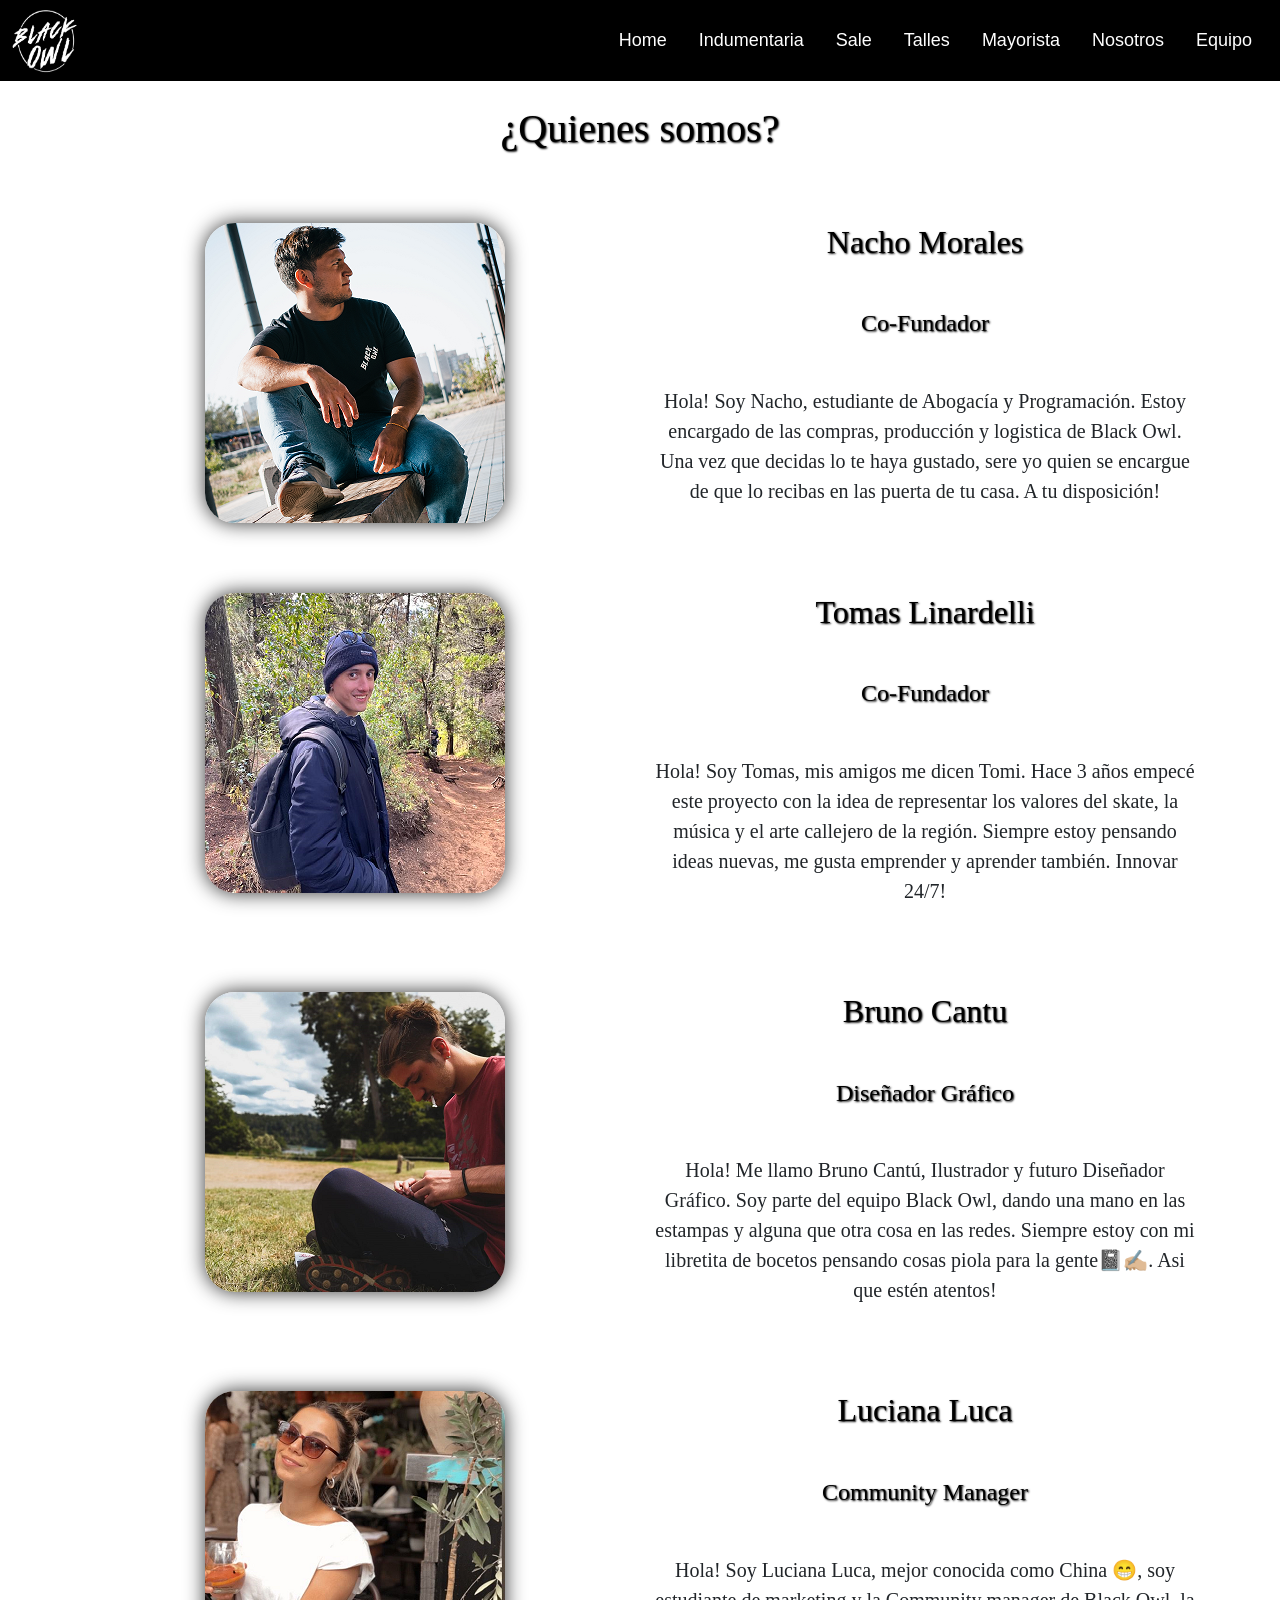
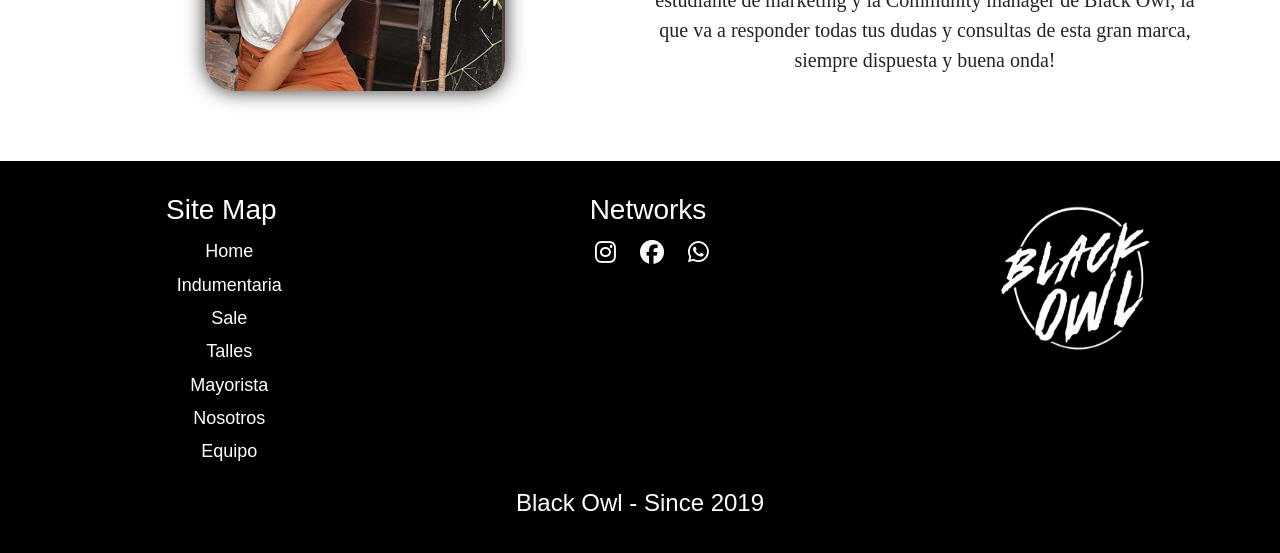
==== pages/equipo.html @ 05ccbfb2 "scss" ====
<!DOCTYPE html>
<html lang="en">

<head>
    <meta charset="UTF-8">
    <meta http-equiv="X-UA-Compatible" content="IE=edge">
    <meta name="viewport" content="width=device-width, initial-scale=1.0">
    <!-- LINK BOOTSTRAP -->
    <link href="https://cdn.jsdelivr.net/npm/bootstrap@5.1.3/dist/css/bootstrap.min.css" rel="stylesheet"
        integrity="sha384-1BmE4kWBq78iYhFldvKuhfTAU6auU8tT94WrHftjDbrCEXSU1oBoqyl2QvZ6jIW3" crossorigin="anonymous">
    <!-- ICONOS -->
    <link rel="stylesheet" href="https://cdnjs.cloudflare.com/ajax/libs/font-awesome/6.1.1/css/all.min.css"
        integrity="sha512-KfkfwYDsLkIlwQp6LFnl8zNdLGxu9YAA1QvwINks4PhcElQSvqcyVLLD9aMhXd13uQjoXtEKNosOWaZqXgel0g=="
        crossorigin="anonymous" referrerpolicy="no-referrer" />
    <!-- LINK CSS -->
    <link rel="stylesheet" href="../css/main.css">
    <link href="https://unpkg.com/aos@2.3.1/dist/aos.css" rel="stylesheet">
    <title>Equipo - Black Owl</title>
</head>

<body>

    <!-- NAVBAR -->
    <nav id="nav1" class="navbar navbar-expand-lg navbar-dark">
        <div class="container-fluid">
            <div class="logo1">
                <a class="navbar-brand" href="../index.html"><img class="logo" src="../multimedia/Logo.png"
                        alt="logo"></a>
            </div>

            <button class="navbar-toggler" type="button" data-bs-toggle="collapse" data-bs-target="#navbarNav"
                aria-controls="navbarNav" aria-expanded="false" aria-label="Toggle navigation">
                <span class="navbar-toggler-icon"></span>
            </button>

            <div class="collapse navbar-collapse justify-content-end" id="navbarNav">

                <ul class="navbar-nav text-center">

                    <li class="nav-item">
                        <a id="trans" class="nav-link" href="../index.html">Home</a>
                    </li>

                    <li class="nav-item">
                        <a id="trans" class="nav-link" href="indumentaria.html">Indumentaria</a>
                    </li>

                    <li class="nav-item">
                        <a id="trans" class="nav-link" href="sale.html">Sale</a>
                    </li>

                    <li class="nav-item">
                        <a id="trans" class="nav-link" href="talles.html">Talles</a>
                    </li>

                    <li class="nav-item">
                        <a id="trans" class="nav-link" href="mayorista.html">Mayorista</a>
                    </li>

                    <li class="nav-item">
                        <a id="trans" class="nav-link" href="nosotros.html">Nosotros</a>
                    </li>

                    <li class="nav-item">
                        <a id="trans" class="nav-link" href="equipo.html">Equipo</a>
                    </li>
                </ul>
            </div>
        </div>
    </nav>
    <!-- FIN NAVBAR -->

    <!-- ENCABEZADO  -->

    <section id="header" class="jumbotron text-center">
        <h2 class="display-6">¿Quienes somos?</h2>
    </section>

    <!-- FIN ENCABEZADO -->

    <!--EQUIPO-->

    <!-- NACHO-->
    <section id="equipo" class="container">
        <!-- Fila -->
        <div class="row">
            <!-- Col-6 -->
            <!--Nacho-->
            <div class="col-sm-12 col-md-8 col-lg-6">
                <div class="team">
                    <img src="../multimedia/Nacho.png" class="d-block" alt="Nacho" data-aos="fade-up">
                </div>
            </div>
            <!-- Col-6 -->
            <div class="col-sm-12 col-md-4 col-lg-6">
                <h2 id="use" class="mb-md-5 text-center text-md-left">Nacho Morales</h2>
                <h4 id="use" class="mb-md-5 text-center">Co-Fundador</h4>
                <p class="text-center text-md-left texto"> Hola! Soy Nacho, estudiante de Abogacía y Programación. Estoy encargado de las compras, producción y logistica de Black Owl. Una vez que decidas lo te haya gustado, sere yo quien se encargue de que lo recibas en las puerta de tu casa. A tu disposición!
                </p>
            </div>
        </div>
    </section>

    <!--TOMAS-->
    <section id="equipo" class="container">
        <!-- Fila -->
        <div class="row">
            <!-- Col-6 -->
            <!--Nacho-->
            <div class="col-sm-12 col-md-8 col-lg-6">
                <div class="team">
                    <img src="../multimedia/Tomi.png" class="d-block" alt="Tomas" data-aos="fade-up">
                </div>
            </div>
            <!-- Col-6 -->
            <div class="col-sm-12 col-md-4 col-lg-6">
                <h2 id="use" class="mb-md-5 text-center text-md-left">Tomas Linardelli</h2>
                <h4 id="use" class="mb-md-5 text-center">Co-Fundador</h4>
                <p class="text-center text-md-left texto"> Hola! Soy Tomas, mis amigos me dicen Tomi. Hace 3 años empecé este proyecto con la idea de representar los valores del skate, la música y el arte callejero de la región. Siempre estoy pensando ideas nuevas, me gusta emprender y aprender también. Innovar 24/7!
                </p>
            </div>
        </div>
    </section>

    <!-- BRUNO-->
    <section id="equipo" class="container">
        <!-- Fila -->
        <div class="row">
            <!-- Col-6 -->
            <!--Nacho-->
            <div class="col-sm-12 col-md-8 col-lg-6">
                <div class="team">
                    <img src="../multimedia/Bruno.png" class="d-block" alt="Bruno" data-aos="fade-up">
                </div>
            </div>
            <!-- Col-6 -->
            <div class="col-sm-12 col-md-4 col-lg-6">
                <h2 id="use" class="mb-md-5 text-center text-md-left">Bruno Cantu</h2>
                <h4 id="use" class="mb-md-5 text-center">Diseñador Gráfico</h4>
                <p class="text-center text-md-left texto"> Hola! Me llamo Bruno Cantú, Ilustrador y futuro Diseñador Gráfico. Soy parte del equipo Black Owl, dando una mano en las estampas y alguna que otra cosa en las redes. Siempre estoy con mi libretita de bocetos pensando cosas piola para la gente📓✍🏼. Asi que estén atentos!
                </p>
            </div>
        </div>
    </section>

    <!-- CHINA-->
    <section id="equipo" class="container">
        <!-- Fila -->
        <div class="row">
            <!-- Col-6 -->
            <!--Nacho-->
            <div class="col-sm-12 col-md-8 col-lg-6">
                <div class="team">
                    <img src="../multimedia/China.png" class="d-block" alt="China" data-aos="fade-up" >
                </div>
            </div>
            <!-- Col-6 -->
            <div class="col-sm-12 col-md-4 col-lg-6">
                <h2 id="use" class="mb-md-5 text-center text-md-left">Luciana Luca</h2>
                <h4 id="use" class="mb-md-5 text-center">Community Manager</h4>
                <p class="text-center text-md-left texto"> Hola! Soy Luciana Luca, mejor conocida como China 😁, soy estudiante de marketing y la Community manager de Black Owl,  la que va a responder todas tus dudas y consultas de esta gran marca, siempre dispuesta y buena onda!
                </p>
            </div>
        </div>
    </section>

    <!--FIN EQUIPO-->

    <!-- FOOTER -->

    <footer class="container-fluid bg-black">

        <div class="row justify-content-center">
            <div class="col">
                <h3 class="footer-title">Site Map</h3>
                <ul>
                    <li>
                        <a id="trans_1" href="../index.html">Home</a>
                    </li>
                    <li>
                        <a id="trans_1" href="indumentaria.html">Indumentaria</a>
                    </li>
                    <li>
                        <a id="trans_1" href="sale.html">Sale</a>
                    </li>
                    <li>
                        <a id="trans_1" href="talles.html">Talles</a>
                    </li>
                    <li>
                        <a id="trans_1" href="mayorista.html">Mayorista</a>
                    </li>

                    <li>
                        <a id="trans_1" href="nosotros.html">Nosotros</a>
                    </li>

                    <li>
                        <a id="trans_1" href="equipo.html">Equipo</a>
                    </li>
                </ul>
            </div>

            <div class="col-12 col-md-4">
                <h3 class="footer-title">Networks</h3>
                <div class="redes-sociales">
                    <a id="trans_2" class="redes-soc" href="https://www.instagram.com/blackowl.mza/" target="_blank">
                        <i class="fa-brands fa-instagram"></i>
                    </a>
                    <a id="trans_2" class="redes-soc" href="https://www.facebook.com/profile.php?id=100000700063772"
                        target="_blank">
                        <i class="fa-brands fa-facebook"></i>
                    </a>
                    <a id="trans_2" class="redes-soc" href="https://wa.link/hh39sy" target="_blank">
                        <i class="fa-brands fa-whatsapp"></i>
                    </a>
                </div>
            </div>

            <div class="col d-flex aling-items-center justify-content-center">
                <h3 class="footer-title"></h3>
                <a href="../index.html">
                    <img class="footer-logo" src="../multimedia/Logo.png" alt="logo black owl">
                </a>
            </div>

            <div class="row container-fluid">
                <div class="container-fluid">
                    <p id="pie" class="text-center ">Black Owl - Since 2019</p>
                </div>
            </div>
        </div>
    </footer>

    <!-- FIN FOOTER -->
    <!-- LINK JAVASCRIPT + POPPER -->
    <script src="https://cdn.jsdelivr.net/npm/bootstrap@5.1.3/dist/js/bootstrap.bundle.min.js"
        integrity="sha384-ka7Sk0Gln4gmtz2MlQnikT1wXgYsOg+OMhuP+IlRH9sENBO0LRn5q+8nbTov4+1p" crossorigin="anonymous">
    </script>
    <script src="https://unpkg.com/aos@2.3.1/dist/aos.js"></script>
    <script>
        AOS.init();
    </script>
</body>

</html>
---- css/main.css ----
* {
  margin: 0;
  padding: 0;
  text-decoration: none;
  list-style: none;
  box-sizing: border-box; }

body {
  font-family: Arial, Helvetica, sans-serif;
  height: 100vh;
  justify-content: center;
  align-items: center; }
  body #header h2 {
    color: #000000;
    font-family: 'Times New Roman', Times, serif;
    text-shadow: 1px 1px 2px #000000;
    margin: 1.5rem; }
  body .carru {
    margin-bottom: 30px; }
    @media (min-width: 1200px) {
      body .carru img {
        height: 400px; } }

nav {
  background-color: #000000; }
  nav .logo {
    width: 65px;
    height: 65px; }
  nav #trans {
    display: block;
    padding: 0.5rem 1rem;
    font-size: 18px;
    color: white; }
    nav #trans:hover {
      transition: 0.75s;
      color: #333;
      font-size: 20px; }

.card {
  margin: auto;
  margin-top: 1rem;
  width: 300px;
  height: 550px; }
  .card .img-container {
    position: relative;
    width: 300px;
    height: 500px; }
    .card .img-container:hover img {
      opacity: 0.2; }
    .card .img-container:hover .overlay {
      opacity: 1; }
    .card .img-container .image {
      transition: .5s ease;
      backface-visibility: hidden; }
    .card .img-container .overlay {
      transition: .5 ease;
      opacity: 0;
      position: absolute;
      top: 50%;
      left: 50%;
      transform: translate(-50%, -50%); }
  .card h6 {
    font-style: italic;
    font-size: 1.2em; }
  .card #precio1 {
    font-size: 1em;
    text-decoration: line-through;
    font-style: normal; }
  .card #precio2 {
    font-size: 1.2em;
    font-weight: bold;
    font-style: italic; }

.pags {
  display: flex;
  justify-content: center; }
  .pags .btn {
    margin: 17px; }

#equipo {
  margin: 70px;
  width: 100%; }
  #equipo .team {
    display: flex;
    justify-content: center;
    align-items: center; }
    #equipo .team img {
      border-radius: 10%;
      box-shadow: 0 0 20px #333; }
      #equipo .team img:hover {
        filter: saturate(180%); }
  #equipo #use {
    color: #000000;
    font-family: 'Times New Roman', Times, serif;
    text-shadow: 1px 1px 2px #000000; }
  #equipo p {
    font-size: 20px;
    font-family: 'Times New Roman', Times, serif;
    font-weight: 500;
    text-align: center; }

@media (max-width: 600px) {
  #equipo {
    justify-content: center;
    width: 100%;
    margin: auto;
    margin-bottom: 2rem; }
  .team img {
    margin: 1.2rem; } }

#tabla .container-table {
  width: 100%;
  background: whitesmoke;
  margin: 50px auto;
  box-shadow: 0 0 20px #333;
  display: grid;
  grid-template-columns: repeat(3, 1fr);
  grid-auto-rows: 50px; }
  #tabla .container-table .table__title {
    grid-column-start: 1;
    grid-column-end: 4;
    background: black;
    color: white;
    display: flex;
    justify-content: center;
    align-items: center;
    font-weight: bold;
    font-size: 1.9em; }
    @media (max-width: 992px) {
      #tabla .container-table .table__title {
        font-size: 1.4em; } }
  #tabla .container-table .table__header {
    display: flex;
    justify-content: center;
    align-items: center;
    font-weight: bold;
    font-size: 1.5em; }
  #tabla .container-table .table__item {
    display: flex;
    justify-content: center;
    align-items: center;
    padding: 10px;
    font-size: 1.2em; }

#tabla .tablita {
  display: flex;
  justify-content: center;
  align-items: center; }
  #tabla .tablita img {
    margin-bottom: 3rem; }

#tabla .tablita2 {
  display: flex;
  justify-content: center;
  align-items: center; }
  #tabla .tablita2 img {
    margin-bottom: 3rem;
    margin-top: 3rem; }

#form {
  margin-top: 50px;
  margin-bottom: 50px;
  background-color: #0e141a;
  color: white; }
  #form option {
    background-color: #0e141a;
    color: white; }
  #form .btn {
    margin: 1rem;
    background: #000000;
    box-shadow: 2%;
    border-radius: 10%;
    border-color: #0e141a; }

#nosotros {
  margin: 70px; }
  #nosotros #carru_nosotros {
    border-radius: 5%; }
  #nosotros p {
    font-size: 18px;
    font-family: 'Times New Roman', Times, serif;
    font-weight: 500;
    text-align: center;
    margin-top: 5rem; }

@media (max-width: 600px) {
  #nosotros {
    justify-content: center;
    width: 100%;
    margin: auto;
    padding-top: 1rem; }
    #nosotros p {
      margin-top: 2rem; } }

footer {
  width: 100%;
  padding: 1rem 0px;
  background-size: cover;
  text-align: center; }
  footer .footer-title {
    padding-top: 1rem;
    color: white;
    display: flex;
    justify-content: center;
    padding-left: 1rem; }
  footer .redes-sociales {
    display: flex;
    justify-content: center;
    align-items: center;
    text-align: center;
    padding-left: 1.5rem;
    gap: 1em;
    font-size: 1.5rem;
    color: white; }
  footer #trans_1 {
    display: block;
    padding: 0.2rem 0.2rem;
    font-size: 18px;
    text-decoration: none;
    color: white; }
    footer #trans_1:hover {
      transition: 0.75s;
      color: #1c1c7c;
      font-size: 1.3rem;
      transform: scale(1); }
  footer #trans_2 {
    color: white; }
    footer #trans_2:hover {
      transition: 0.75s;
      color: #1c1c7c;
      font-size: 1.6rem;
      transform: scale(1.1); }
  footer .footer-logo {
    display: flex;
    margin-top: 25px;
    margin-bottom: 25px;
    display: flex;
    width: 150px;
    height: 150px;
    justify-content: center; }
  footer #pie {
    font-size: 1.5rem;
    color: white; }
  footer .redes-soc {
    color: white; }
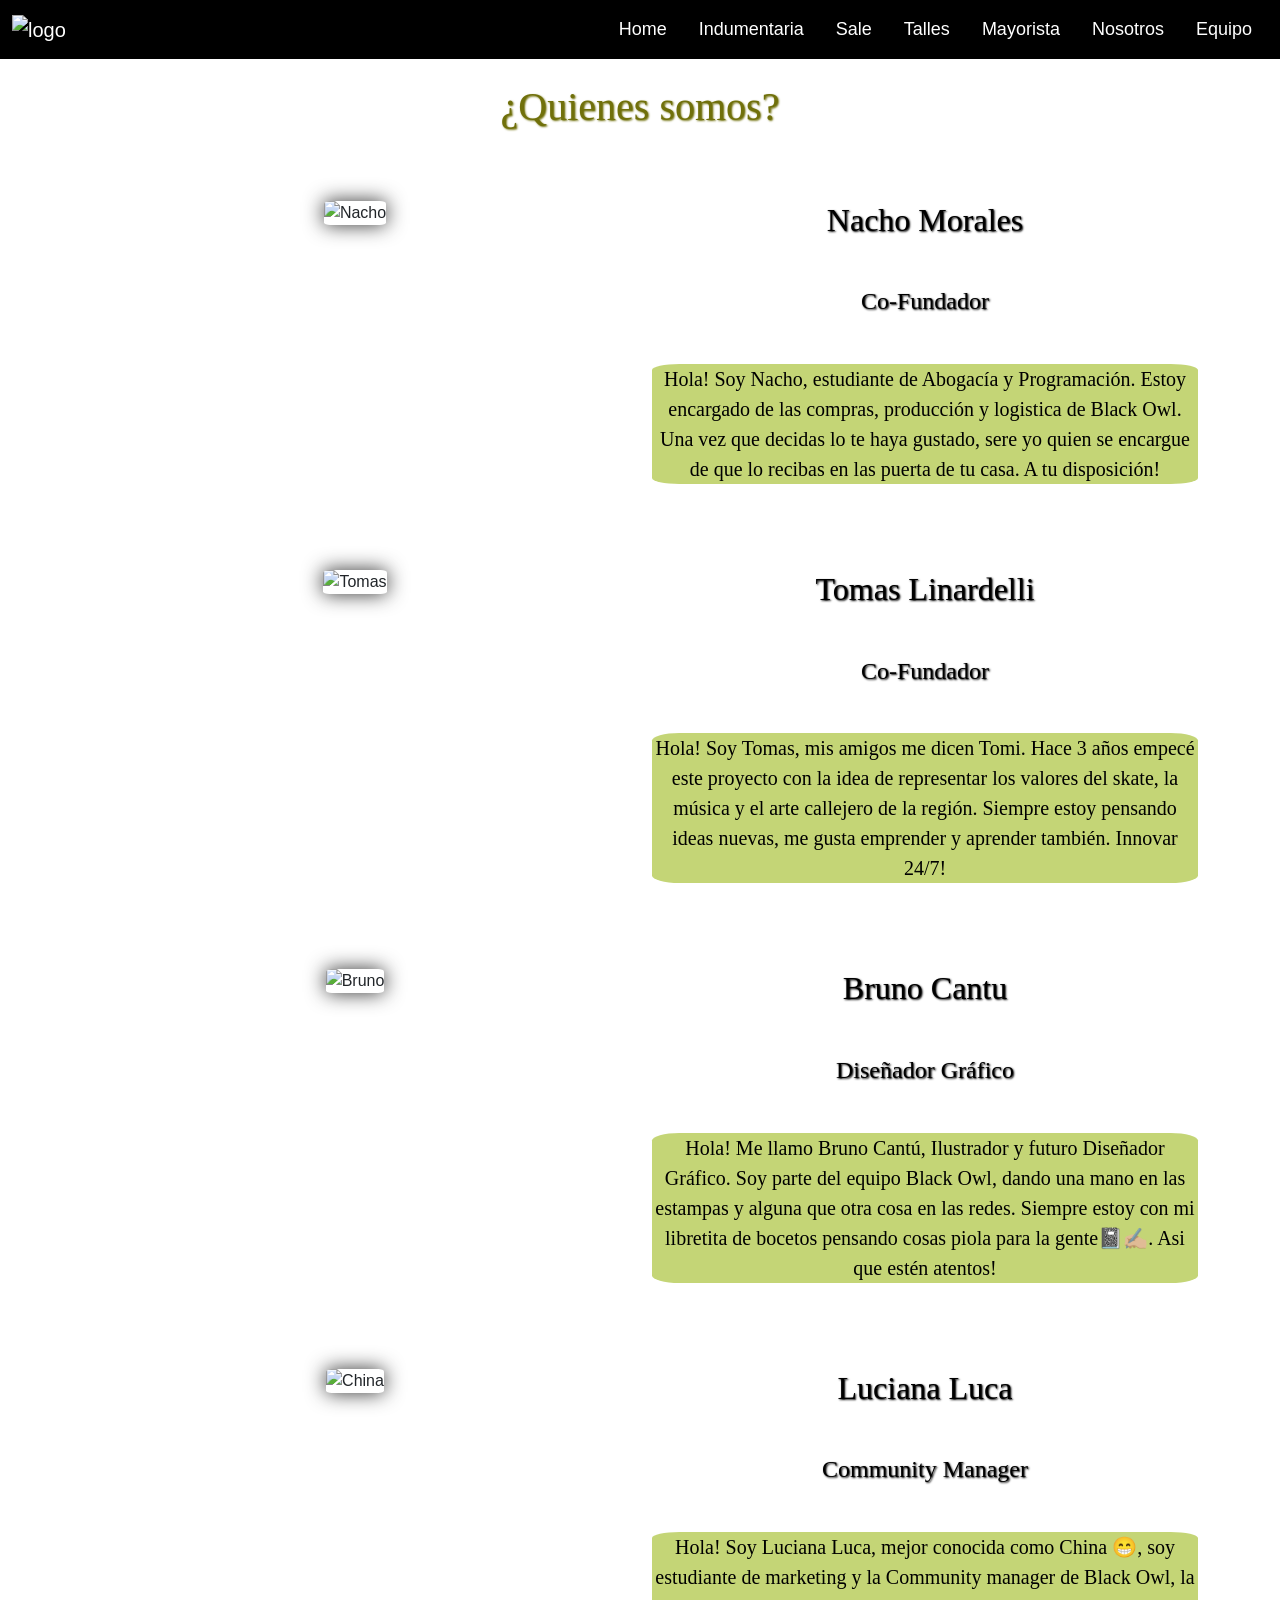
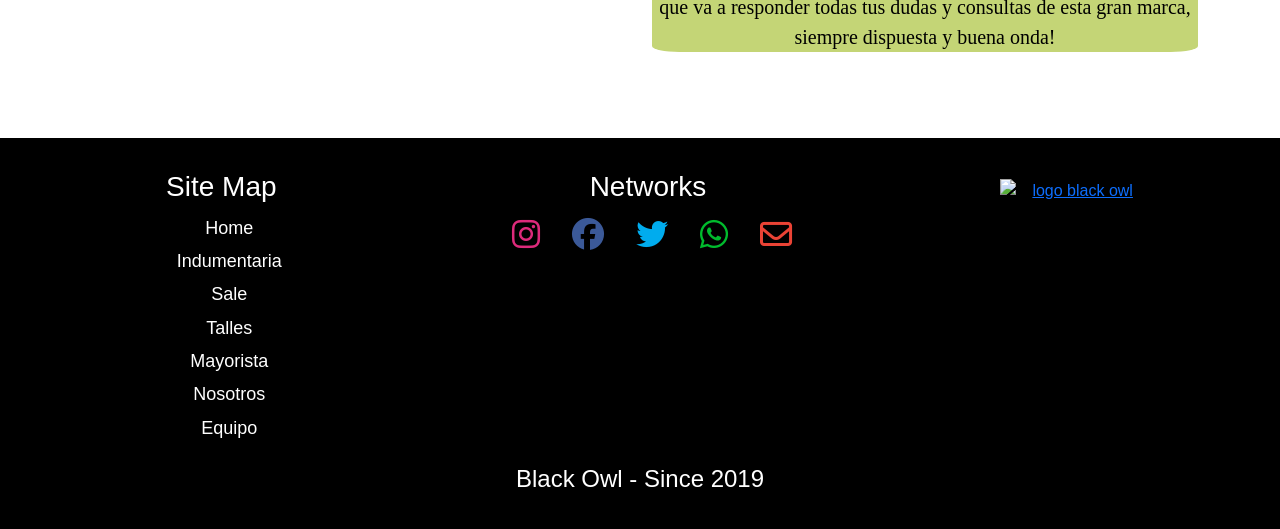
==== commit 69329622: "SASS II y SEO" ====
--- a/pages/equipo.html
+++ b/pages/equipo.html
@@ -5,6 +5,14 @@
     <meta charset="UTF-8">
     <meta http-equiv="X-UA-Compatible" content="IE=edge">
     <meta name="viewport" content="width=device-width, initial-scale=1.0">
+    <!-- KEYWORDS -->
+    <meta name="keywords" content="black, owl, remera, buzo, malla, pantalon, jogger, bermuda, negro, t-shirt, streetwear, skate, surf, street, equipo, team, fundador, fundadores, diseñador, community"> 
+    <!-- DESCRIPTION -->
+    <meta name="description" content="Black Owl es una marca de ropa, nacida en Mendoza-Argentina, que busca imponer la moda y la onda del Streetwear. Nuestra indumentaria es Unisex y tenemos talles para todos. Aqui conoceras al equipo detras de esta gran marca">
+    <!-- FAVICON -->
+    <link rel="icon" type="" href="https://res.cloudinary.com/nacho-morales/image/upload/v1652926510/multimedia/Icono_yuzgfd.jpg">
+    <!--TITLE-->
+    <title>Equipo - Black Owl</title>
     <!-- LINK BOOTSTRAP -->
     <link href="https://cdn.jsdelivr.net/npm/bootstrap@5.1.3/dist/css/bootstrap.min.css" rel="stylesheet"
         integrity="sha384-1BmE4kWBq78iYhFldvKuhfTAU6auU8tT94WrHftjDbrCEXSU1oBoqyl2QvZ6jIW3" crossorigin="anonymous">
@@ -15,7 +23,6 @@
     <!-- LINK CSS -->
     <link rel="stylesheet" href="../css/main.css">
     <link href="https://unpkg.com/aos@2.3.1/dist/aos.css" rel="stylesheet">
-    <title>Equipo - Black Owl</title>
 </head>
 
 <body>
@@ -24,7 +31,8 @@
     <nav id="nav1" class="navbar navbar-expand-lg navbar-dark">
         <div class="container-fluid">
             <div class="logo1">
-                <a class="navbar-brand" href="../index.html"><img class="logo" src="../multimedia/Logo.png"
+                <a class="navbar-brand" href="../index.html"><img class="logo"
+                        src="https://res.cloudinary.com/nacho-morales/image/upload/v1652926510/multimedia/Logo_litdns.jpg"
                         alt="logo"></a>
             </div>
 
@@ -72,8 +80,8 @@
 
     <!-- ENCABEZADO  -->
 
-    <section id="header" class="jumbotron text-center">
-        <h2 class="display-6">¿Quienes somos?</h2>
+    <section class="portada jumbotron text-center">
+        <h2 class="titulo5 display-6">¿Quienes somos?</h2>
     </section>
 
     <!-- FIN ENCABEZADO -->
@@ -88,14 +96,16 @@
             <!--Nacho-->
             <div class="col-sm-12 col-md-8 col-lg-6">
                 <div class="team">
-                    <img src="../multimedia/Nacho.png" class="d-block" alt="Nacho" data-aos="fade-up">
+                    <img src="https://res.cloudinary.com/nacho-morales/image/upload/v1652926510/multimedia/Nacho_n8zcdu.jpg" class="d-block" alt="Nacho" data-aos="fade-up">
                 </div>
             </div>
             <!-- Col-6 -->
             <div class="col-sm-12 col-md-4 col-lg-6">
                 <h2 id="use" class="mb-md-5 text-center text-md-left">Nacho Morales</h2>
                 <h4 id="use" class="mb-md-5 text-center">Co-Fundador</h4>
-                <p class="text-center text-md-left texto"> Hola! Soy Nacho, estudiante de Abogacía y Programación. Estoy encargado de las compras, producción y logistica de Black Owl. Una vez que decidas lo te haya gustado, sere yo quien se encargue de que lo recibas en las puerta de tu casa. A tu disposición!
+                <p class="text-center text-md-left texto"> Hola! Soy Nacho, estudiante de Abogacía y Programación. Estoy
+                    encargado de las compras, producción y logistica de Black Owl. Una vez que decidas lo te haya
+                    gustado, sere yo quien se encargue de que lo recibas en las puerta de tu casa. A tu disposición!
                 </p>
             </div>
         </div>
@@ -109,14 +119,16 @@
             <!--Nacho-->
             <div class="col-sm-12 col-md-8 col-lg-6">
                 <div class="team">
-                    <img src="../multimedia/Tomi.png" class="d-block" alt="Tomas" data-aos="fade-up">
+                    <img src="https://res.cloudinary.com/nacho-morales/image/upload/v1652926514/multimedia/Tomi_xtb24o.jpg" class="d-block" alt="Tomas" data-aos="fade-up">
                 </div>
             </div>
             <!-- Col-6 -->
             <div class="col-sm-12 col-md-4 col-lg-6">
                 <h2 id="use" class="mb-md-5 text-center text-md-left">Tomas Linardelli</h2>
                 <h4 id="use" class="mb-md-5 text-center">Co-Fundador</h4>
-                <p class="text-center text-md-left texto"> Hola! Soy Tomas, mis amigos me dicen Tomi. Hace 3 años empecé este proyecto con la idea de representar los valores del skate, la música y el arte callejero de la región. Siempre estoy pensando ideas nuevas, me gusta emprender y aprender también. Innovar 24/7!
+                <p class="text-center text-md-left texto"> Hola! Soy Tomas, mis amigos me dicen Tomi. Hace 3 años empecé
+                    este proyecto con la idea de representar los valores del skate, la música y el arte callejero de la
+                    región. Siempre estoy pensando ideas nuevas, me gusta emprender y aprender también. Innovar 24/7!
                 </p>
             </div>
         </div>
@@ -130,14 +142,17 @@
             <!--Nacho-->
             <div class="col-sm-12 col-md-8 col-lg-6">
                 <div class="team">
-                    <img src="../multimedia/Bruno.png" class="d-block" alt="Bruno" data-aos="fade-up">
+                    <img src="https://res.cloudinary.com/nacho-morales/image/upload/v1652926496/multimedia/Bruno_cnquse.jpg" class="d-block" alt="Bruno" data-aos="fade-up">
                 </div>
             </div>
             <!-- Col-6 -->
             <div class="col-sm-12 col-md-4 col-lg-6">
                 <h2 id="use" class="mb-md-5 text-center text-md-left">Bruno Cantu</h2>
                 <h4 id="use" class="mb-md-5 text-center">Diseñador Gráfico</h4>
-                <p class="text-center text-md-left texto"> Hola! Me llamo Bruno Cantú, Ilustrador y futuro Diseñador Gráfico. Soy parte del equipo Black Owl, dando una mano en las estampas y alguna que otra cosa en las redes. Siempre estoy con mi libretita de bocetos pensando cosas piola para la gente📓✍🏼. Asi que estén atentos!
+                <p class="text-center text-md-left texto"> Hola! Me llamo Bruno Cantú, Ilustrador y futuro Diseñador
+                    Gráfico. Soy parte del equipo Black Owl, dando una mano en las estampas y alguna que otra cosa en
+                    las redes. Siempre estoy con mi libretita de bocetos pensando cosas piola para la gente📓✍🏼. Asi
+                    que estén atentos!
                 </p>
             </div>
         </div>
@@ -151,14 +166,16 @@
             <!--Nacho-->
             <div class="col-sm-12 col-md-8 col-lg-6">
                 <div class="team">
-                    <img src="../multimedia/China.png" class="d-block" alt="China" data-aos="fade-up" >
+                    <img src="https://res.cloudinary.com/nacho-morales/image/upload/v1652926500/multimedia/China_vxefxs.jpg" class="d-block" alt="China" data-aos="fade-up">
                 </div>
             </div>
             <!-- Col-6 -->
             <div class="col-sm-12 col-md-4 col-lg-6">
                 <h2 id="use" class="mb-md-5 text-center text-md-left">Luciana Luca</h2>
                 <h4 id="use" class="mb-md-5 text-center">Community Manager</h4>
-                <p class="text-center text-md-left texto"> Hola! Soy Luciana Luca, mejor conocida como China 😁, soy estudiante de marketing y la Community manager de Black Owl,  la que va a responder todas tus dudas y consultas de esta gran marca, siempre dispuesta y buena onda!
+                <p class="text-center text-md-left texto"> Hola! Soy Luciana Luca, mejor conocida como China 😁, soy
+                    estudiante de marketing y la Community manager de Black Owl, la que va a responder todas tus dudas y
+                    consultas de esta gran marca, siempre dispuesta y buena onda!
                 </p>
             </div>
         </div>
@@ -169,33 +186,32 @@
     <!-- FOOTER -->
 
     <footer class="container-fluid bg-black">
-
         <div class="row justify-content-center">
             <div class="col">
                 <h3 class="footer-title">Site Map</h3>
                 <ul>
                     <li>
-                        <a id="trans_1" href="../index.html">Home</a>
-                    </li>
-                    <li>
-                        <a id="trans_1" href="indumentaria.html">Indumentaria</a>
-                    </li>
-                    <li>
-                        <a id="trans_1" href="sale.html">Sale</a>
-                    </li>
-                    <li>
-                        <a id="trans_1" href="talles.html">Talles</a>
-                    </li>
-                    <li>
-                        <a id="trans_1" href="mayorista.html">Mayorista</a>
-                    </li>
-
-                    <li>
-                        <a id="trans_1" href="nosotros.html">Nosotros</a>
-                    </li>
-
-                    <li>
-                        <a id="trans_1" href="equipo.html">Equipo</a>
+                        <a id="trans_1" href="index.html">Home</a>
+                    </li>
+                    <li>
+                        <a id="trans_1" href="./pages/indumentaria.html">Indumentaria</a>
+                    </li>
+                    <li>
+                        <a id="trans_1" href="./pages/sale.html">Sale</a>
+                    </li>
+                    <li>
+                        <a id="trans_1" href="./pages/talles.html">Talles</a>
+                    </li>
+                    <li>
+                        <a id="trans_1" href="./pages/mayorista.html">Mayorista</a>
+                    </li>
+
+                    <li>
+                        <a id="trans_1" href="./pages/nosotros.html">Nosotros</a>
+                    </li>
+
+                    <li>
+                        <a id="trans_1" href="./pages/equipo.html">Equipo</a>
                     </li>
                 </ul>
             </div>
@@ -203,29 +219,35 @@
             <div class="col-12 col-md-4">
                 <h3 class="footer-title">Networks</h3>
                 <div class="redes-sociales">
-                    <a id="trans_2" class="redes-soc" href="https://www.instagram.com/blackowl.mza/" target="_blank">
+                    <a class="redes-soc red-instagram" href="https://www.instagram.com/blackowl.mza/" target="_blank">
                         <i class="fa-brands fa-instagram"></i>
                     </a>
-                    <a id="trans_2" class="redes-soc" href="https://www.facebook.com/profile.php?id=100000700063772"
+                    <a class="redes-soc red-facebook" href="https://www.facebook.com/profile.php?id=100000700063772"
                         target="_blank">
                         <i class="fa-brands fa-facebook"></i>
                     </a>
-                    <a id="trans_2" class="redes-soc" href="https://wa.link/hh39sy" target="_blank">
+                    <a class="redes-soc red-twitter" href="https://twitter.com/NachoMorales15" target="_blank">
+                        <i class="fa-brands fa-twitter"></i>
+                    </a>
+                    <a class="redes-soc red-whatsapp" href="https://wa.link/hh39sy" target="_blank">
                         <i class="fa-brands fa-whatsapp"></i>
+                    </a> 
+                    <a class="redes-soc red-mail" href="https://mail.google.com/mail/u/0/#inbox" target="_blank">
+                        <i class="fa-regular fa-envelope"></i>
                     </a>
                 </div>
             </div>
 
             <div class="col d-flex aling-items-center justify-content-center">
                 <h3 class="footer-title"></h3>
-                <a href="../index.html">
-                    <img class="footer-logo" src="../multimedia/Logo.png" alt="logo black owl">
+                <a href="index.html">
+                    <img class="footer-logo" src="https://res.cloudinary.com/nacho-morales/image/upload/v1652926510/multimedia/Logo_litdns.jpg" alt="logo black owl">
                 </a>
             </div>
 
             <div class="row container-fluid">
                 <div class="container-fluid">
-                    <p id="pie" class="text-center ">Black Owl - Since 2019</p>
+                    <p id="pie" class="text-center">Black Owl - Since 2019</p>
                 </div>
             </div>
         </div>
--- a/css/main.css
+++ b/css/main.css
@@ -10,10 +10,9 @@
   height: 100vh;
   justify-content: center;
   align-items: center; }
-  body #header h2 {
-    color: #000000;
+  body .portada, body .titulo1, body .titulo2, body .titulo5, body .titulo3, body .titulo4 {
     font-family: 'Times New Roman', Times, serif;
-    text-shadow: 1px 1px 2px #000000;
+    text-shadow: 1px 1px 2px;
     margin: 1.5rem; }
   body .carru {
     margin-bottom: 30px; }
@@ -35,6 +34,12 @@
       transition: 0.75s;
       color: #333;
       font-size: 20px; }
+
+.titulo1 {
+  color: #5e0404; }
+
+.titulo2 {
+  color: #060686; }
 
 .card {
   margin: auto;
@@ -76,6 +81,12 @@
   justify-content: center; }
   .pags .btn {
     margin: 17px; }
+    .pags .btn:hover {
+      transition: 0.75s;
+      font-size: 13px; }
+
+.titulo5 {
+  color: #70700b; }
 
 #equipo {
   margin: 70px;
@@ -95,9 +106,12 @@
     text-shadow: 1px 1px 2px #000000; }
   #equipo p {
     font-size: 20px;
-    font-family: 'Times New Roman', Times, serif;
     font-weight: 500;
-    text-align: center; }
+    text-align: center;
+    font-family: "Times New Roman";
+    background-color: rgba(156, 185, 26, 0.596);
+    border-radius: 5%;
+    color: #000000; }
 
 @media (max-width: 600px) {
   #equipo {
@@ -157,6 +171,9 @@
     margin-bottom: 3rem;
     margin-top: 3rem; }
 
+.titulo3 {
+  color: #740774; }
+
 #form {
   margin-top: 50px;
   margin-bottom: 50px;
@@ -172,15 +189,21 @@
     border-radius: 10%;
     border-color: #0e141a; }
 
+.titulo4 {
+  color: #0d6106; }
+
 #nosotros {
   margin: 70px; }
   #nosotros #carru_nosotros {
     border-radius: 5%; }
   #nosotros p {
-    font-size: 18px;
-    font-family: 'Times New Roman', Times, serif;
+    font-size: 20px;
     font-weight: 500;
     text-align: center;
+    font-family: "Times New Roman";
+    background-color: rgba(85, 182, 76, 0.534);
+    border-radius: 3%;
+    color: #000000;
     margin-top: 5rem; }
 
 @media (max-width: 600px) {
@@ -210,8 +233,21 @@
     text-align: center;
     padding-left: 1.5rem;
     gap: 1em;
-    font-size: 1.5rem;
-    color: white; }
+    font-size: 2rem; }
+    footer .redes-sociales .red-twitter {
+      color: #00acee; }
+    footer .redes-sociales .red-whatsapp {
+      color: #00bb2d; }
+    footer .redes-sociales .red-facebook {
+      color: #3b5998; }
+    footer .redes-sociales .red-instagram {
+      color: #dd2a7b; }
+    footer .redes-sociales .red-mail {
+      color: #ea4335; }
+    footer .redes-sociales .redes-soc:hover {
+      transition: 0.75s;
+      font-size: 2.2rem;
+      transform: scale(1.1); }
   footer #trans_1 {
     display: block;
     padding: 0.2rem 0.2rem;
@@ -223,13 +259,6 @@
       color: #1c1c7c;
       font-size: 1.3rem;
       transform: scale(1); }
-  footer #trans_2 {
-    color: white; }
-    footer #trans_2:hover {
-      transition: 0.75s;
-      color: #1c1c7c;
-      font-size: 1.6rem;
-      transform: scale(1.1); }
   footer .footer-logo {
     display: flex;
     margin-top: 25px;
@@ -241,5 +270,3 @@
   footer #pie {
     font-size: 1.5rem;
     color: white; }
-  footer .redes-soc {
-    color: white; }
